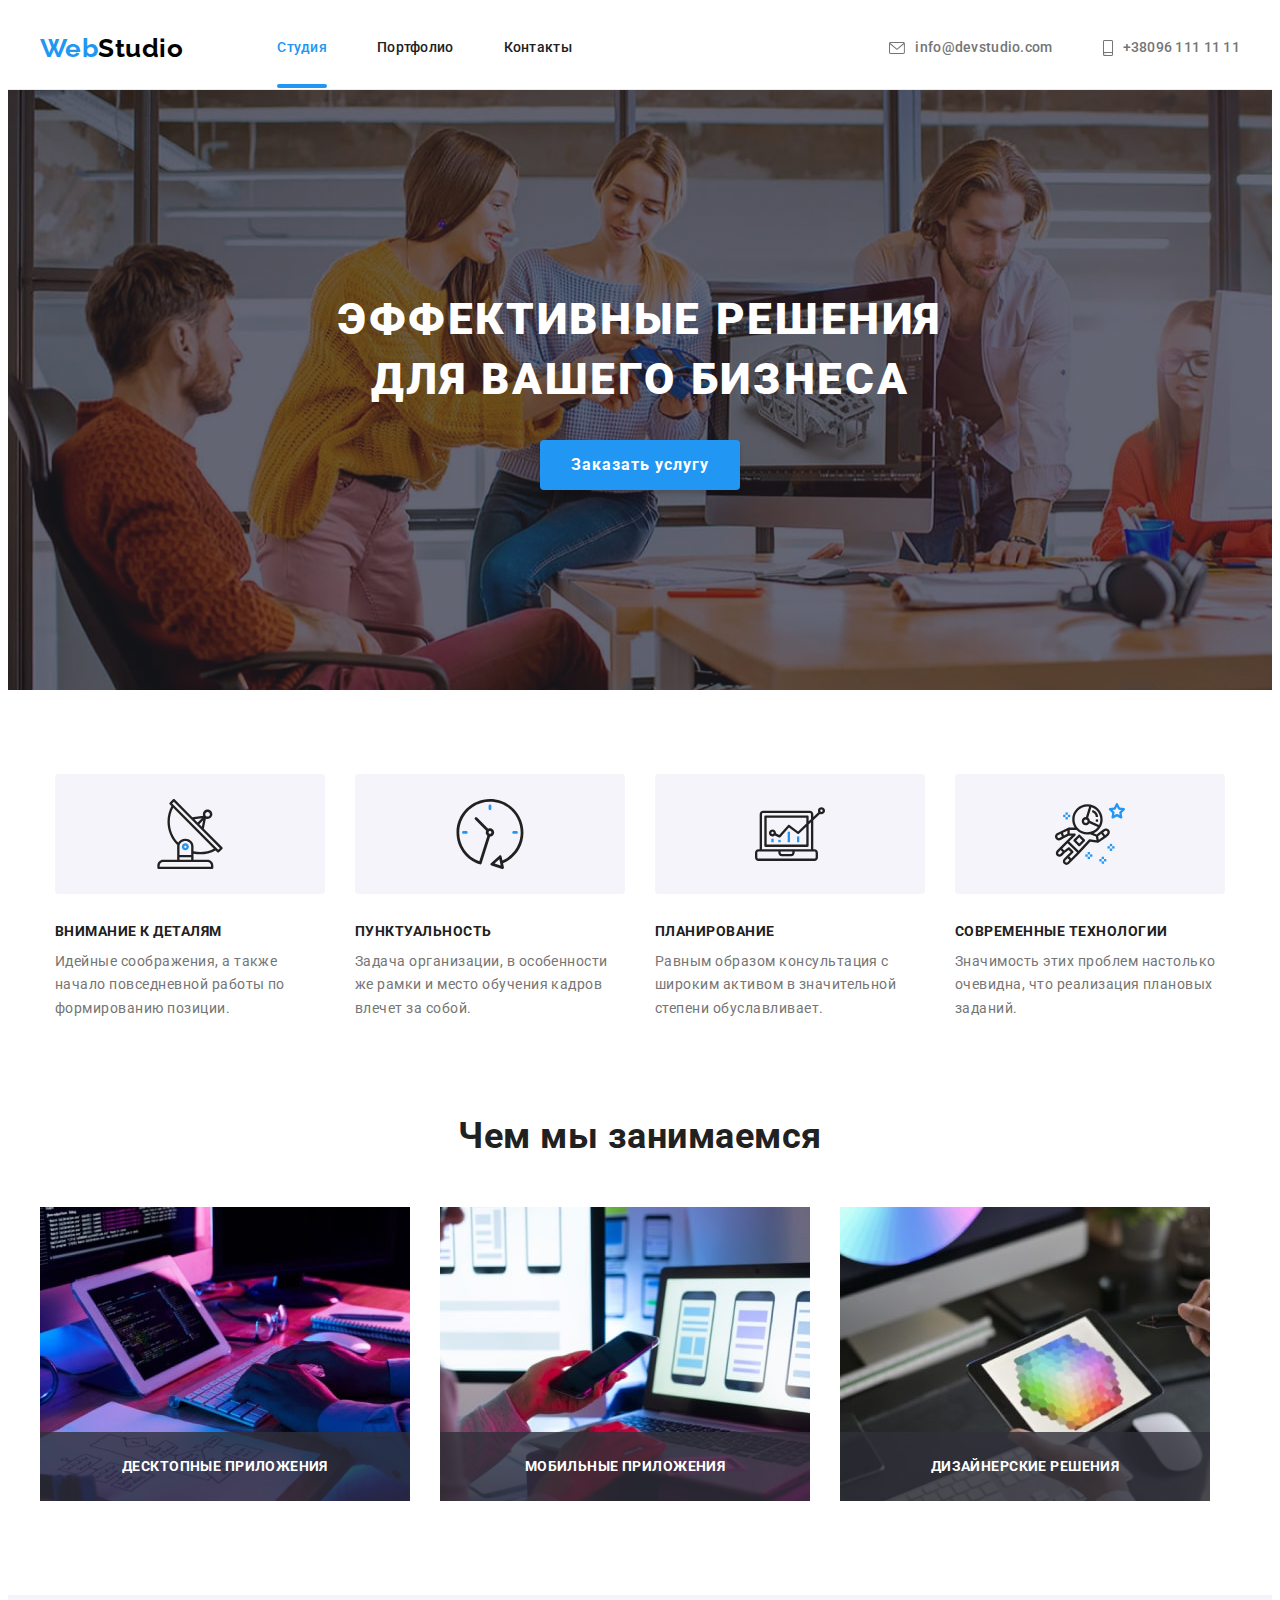
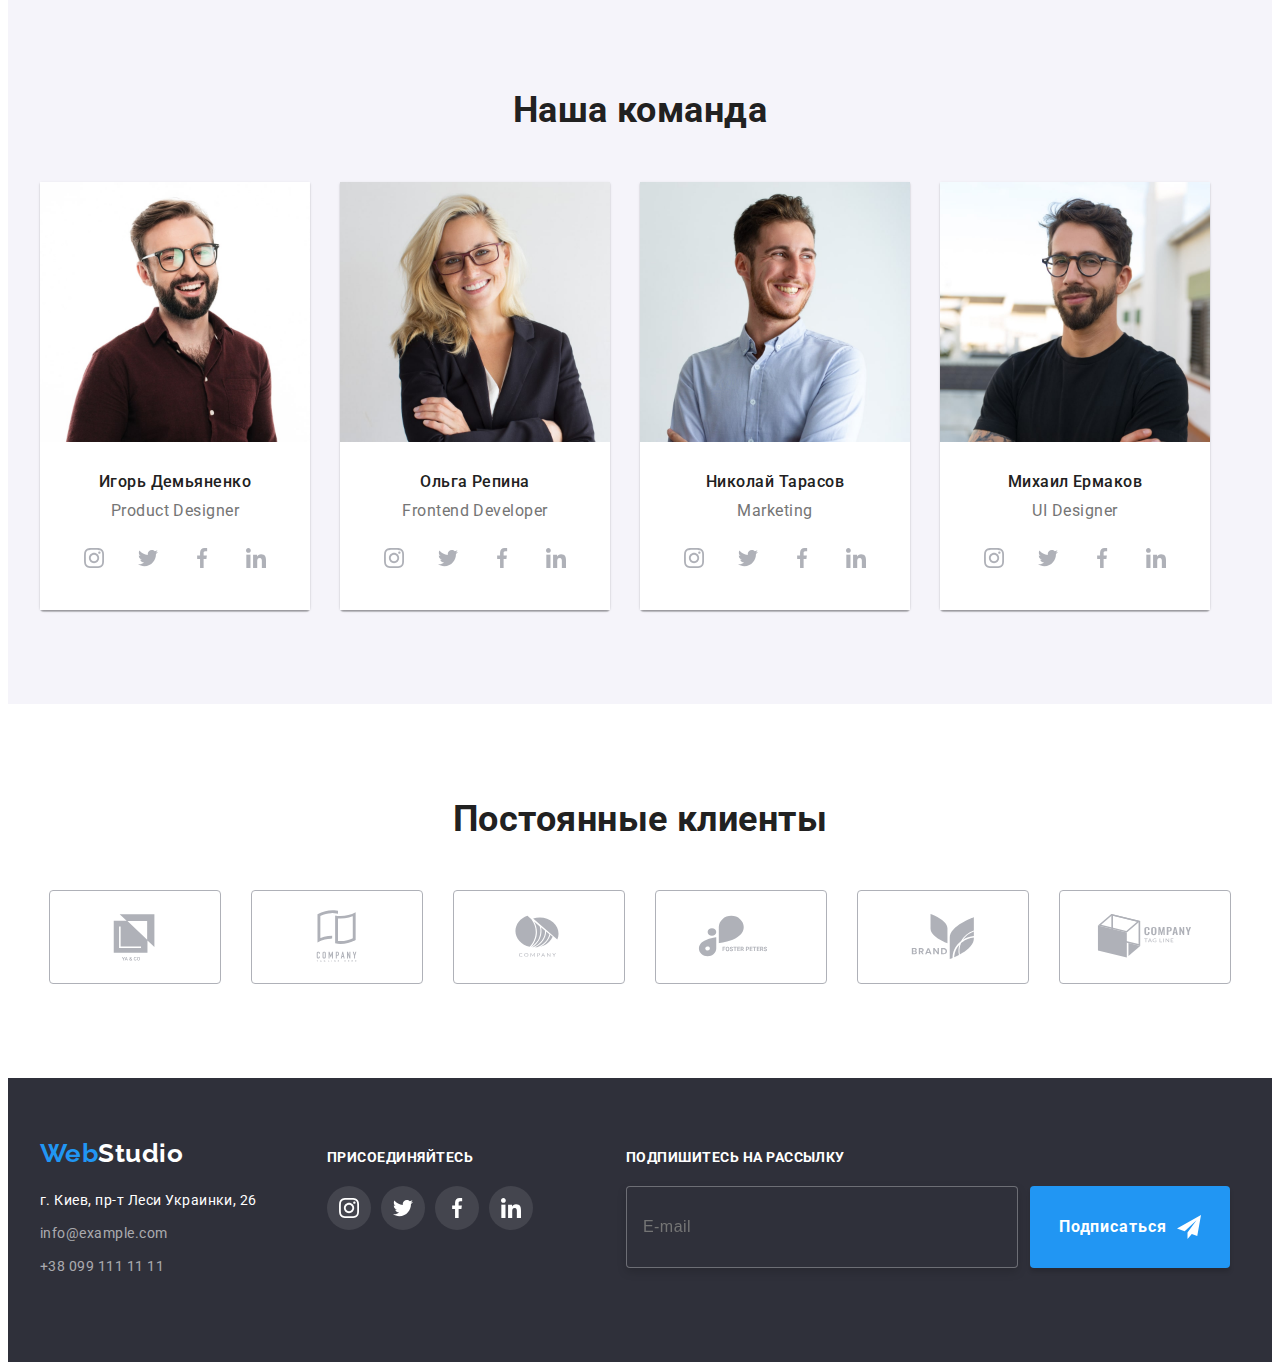
==== index.html @ b369fee4 "Встановлює шаблон чекбокса, фокус в модалці" ====
<!DOCTYPE html>
<html lang="ru">

<head>
    <meta charset="UTF-8">
    <meta http-equiv="X-UA-Compatible" content="IE=edge">
    <meta name="viewport" content="width=device-width, initial-scale=1.0">
    <link rel="preconnect" href="https://fonts.googleapis.com">
    <link rel="preconnect" href="https://fonts.gstatic.com" crossorigin>
    <link
        href="https://fonts.googleapis.com/css2?family=Raleway:wght@700&family=Roboto:wght@400;500;700;900&display=swap"
        rel="stylesheet">
    <link rel="stylesheet" href="https://cdnjs.cloudflare.com/ajax/libs/modern-normalize/1.1.0/modern-normalize.min.css"
        integrity="sha512-wpPYUAdjBVSE4KJnH1VR1HeZfpl1ub8YT/NKx4PuQ5NmX2tKuGu6U/JRp5y+Y8XG2tV+wKQpNHVUX03MfMFn9Q=="
        crossorigin="anonymous" referrerpolicy="no-referrer" />
    <link rel="stylesheet" href="./css/styles.css">
    <title>Эффективные решения для вашего бизнеса></title>
</head>

<body>
    <!-- Шапка проекта -->
    <header class="head">
        <div class="container main">
            <nav class="head-navigation main">
                <a href="" class="logo link"><span class="logo-primary-accent">Web</span>Studio</a>
                <ul class="head-list list">
                    <li class="head-content"><a class="head-item link current" href="./index.html">Студия</a></li>
                    <li class="head-content"><a class="head-item link" href="./portfolio.html">Портфолио</a></li>
                    <li class="head-content"><a class="head-item link" href="">Контакты</a></li>
                </ul>
            </nav>
            <ul class="head-btn list">
                <li class="head-btn-content">
                    <a class="btn-item link" href="mailto:">
                        <svg class="head-icon" width="16" height="12">
                            <use href="./css/icons/symbol-defs.svg#icon-envelope"></use>
                        </svg>
                        info@devstudio.com</a>
                </li>
                <li class="head-btn-content">
                    <a class="btn-item link" href="tel:+380961111111">
                        <svg class="head-icon" width="10" height="16">
                            <use href="./css/icons/symbol-defs.svg#icon-smartphone"></use>
                        </svg>
                        +38096 111 11 11</a>
                </li>
            </ul>
        </div>
    </header>

    <main>
        <!-- Герой -->
        <section class="hero">
            <h1 class="hero-title">Эффективные решения<br>для вашего бизнеса</h1>
            <button type="button" class="hero-btn" data-modal-open>Заказать услугу</button>
        </section>

        <!-- Преимущества компании -->
        <section class="properties">
            <div class="container">
                <h2 class="hidden">Преимущества компании</h2>
                <ul class="properties-list list">
                    <li class="properties-item">
                        <a href="" class="properties-link">
                            <svg class="properties-icon" width="70" height="70">
                                <use href="./css/icons/symbol-defs.svg#icon-antenna"></use>
                            </svg></a>
                        <h3 class="properties-title">Внимание к деталям</h3>
                        <p class="properties-text">Идейные соображения, а также начало повседневной работы по
                            формированию позиции.</p>
                    </li>
                    <li class="properties-item">
                        <a href="" class="properties-link">
                            <svg class="properties-icon" width="70" height="70">
                                <use href="./css/icons/symbol-defs.svg#icon-clock"></use>
                            </svg></a>
                        <h3 class="properties-title">Пунктуальность</h3>
                        <p class="properties-text">Задача организации, в особенности же рамки и место обучения кадров
                            влечет за собой.</p>
                    </li>
                    <li class="properties-item">
                        <a href="" class="properties-link">
                            <svg class="properties-icon" width="70" height="70">
                                <use href="./css/icons/symbol-defs.svg#icon-diagram"></use>
                            </svg></a>
                        <h3 class="properties-title">Планирование</h3>
                        <p class="properties-text">Равным образом консультация с широким активом в значительной степени
                            обуславливает.</p>
                    </li>
                    <li class="properties-item">
                        <a href="" class="properties-link">
                            <svg class="properties-icon" width="70" height="70">
                                <use href="./css/icons/symbol-defs.svg#icon-astronaut"></use>
                            </svg></a>
                        <h3 class="properties-title">Современные технологии</h3>
                        <p class="properties-text">Значимость этих проблем настолько очевидна, что реализация плановых
                            заданий.</p>
                    </li>
                </ul>
            </div>
        </section>

        <!-- Чем мы занимаемся -->
        <section class="work">
            <div class="container">
                <h2 class="work-title">Чем мы занимаемся</h2>
                <ul class="work-list list">
                    <li class="work-item">
                        <div class="work-item-top">
                            <img src="./images/box-1-min.jpg" alt="Печатает на клавиатуре" width="370" height="294">
                            <p class="work-item-text">Десктопные приложения</p>
                        </div>
                    </li>
                    <li class="work-item">
                        <div class="work-item-top">
                            <img src="./images/box-2-min.jpg" alt="Работает в телефоне" width="370" height="294">
                            <p class="work-item-text">Мобильные приложения</p>
                        </div>
                    </li>
                    <li class="work-item">
                        <div class="work-item-top">
                            <img src="./images/box-3-min.jpg" alt="Работает с планшетом" width="370" height="294">
                            <p class="work-item-text">Дизайнерские решения</p>
                        </div>
                    </li>
                </ul>
            </div>
        </section>

        <!-- Наша команда -->
        <section class="team">
            <div class="container">
                <h2 class="team-title">Наша команда</h2>
                <ul class="team-list list">
                    <li class="team-item">
                        <img src="./images/img-1-Demyanenko-min.jpg" alt="Портрет Игоря Демьяненка" width="270"
                            height="260">
                        <div class="team-content">
                            <h3 class="team-name">Игорь Демьяненко</h3>
                            <p lang="en" class="team-text">Product Designer</p>
                            <ul class="team-contakt-list list">
                                <li class="team-contakt-item">
                                    <a href="" class="team-contakt-link">
                                        <svg class="team-contakt-icon" width="20" height="20">
                                            <use href="./css/icons/symbol-defs.svg#icon-instagram"></use>
                                        </svg></a>
                                </li>
                                <li class="team-contakt-item">
                                    <a href="" class="team-contakt-link">
                                        <svg class="team-contakt-icon" width="20" height="20">
                                            <use href="./css/icons/symbol-defs.svg#icon-twitter"></use>
                                        </svg></a>
                                </li>
                                <li class="team-contakt-item">
                                    <a href="" class="team-contakt-link">
                                        <svg class="team-contakt-icon" width="20" height="20">
                                            <use href="./css/icons/symbol-defs.svg#icon-facebook"></use>
                                        </svg></a>
                                </li>
                                <li class="team-contakt-item">
                                    <a href="" class="team-contakt-link">
                                        <svg class="team-contakt-icon" width="20" height="20">
                                            <use href="./css/icons/symbol-defs.svg#icon-linkedin"></use>
                                        </svg></a>
                                </li>
                            </ul>
                        </div>
                    <li class="team-item">
                        <img src="./images/img-2-Repina-min.jpg" alt="Портрет Ольги Репиной" width="270" height="260">
                        <div class="team-content">
                            <h3 class="team-name">Ольга Репина</h3>
                            <p lang="en" class="team-text">Frontend Developer</p>
                            <ul class="team-contakt-list list">
                                <li class="team-contakt-item">
                                    <a href="" class="team-contakt-link">
                                        <svg class="team-contakt-icon" width="20" height="20">
                                            <use href="./css/icons/symbol-defs.svg#icon-instagram"></use>
                                        </svg></a>
                                </li>
                                <li class="team-contakt-item">
                                    <a href="" class="team-contakt-link">
                                        <svg class="team-contakt-icon" width="20" height="20">
                                            <use href="./css/icons/symbol-defs.svg#icon-twitter"></use>
                                        </svg></a>
                                </li>
                                <li class="team-contakt-item">
                                    <a href="" class="team-contakt-link">
                                        <svg class="team-contakt-icon" width="20" height="20">
                                            <use href="./css/icons/symbol-defs.svg#icon-facebook"></use>
                                        </svg></a>
                                </li>
                                <li class="team-contakt-item">
                                    <a href="" class="team-contakt-link">
                                        <svg class="team-contakt-icon" width="20" height="20">
                                            <use href="./css/icons/symbol-defs.svg#icon-linkedin"></use>
                                        </svg></a>
                                </li>
                            </ul>
                        </div>
                    </li>
                    <li class="team-item">
                        <img src="./images/img-3-Tarasov-min.jpg" alt="Портрет Николая Тарасова" width="270"
                            height="260">
                        <div class="team-content">
                            <h3 class="team-name">Николай Тарасов</h3>
                            <p lang="en" class="team-text">Marketing</p>
                            <ul class="team-contakt-list list">
                                <li class="team-contakt-item">
                                    <a href="" class="team-contakt-link">
                                        <svg class="team-contakt-icon" width="20" height="20">
                                            <use href="./css/icons/symbol-defs.svg#icon-instagram"></use>
                                        </svg></a>
                                </li>
                                <li class="team-contakt-item">
                                    <a href="" class="team-contakt-link">
                                        <svg class="team-contakt-icon" width="20" height="20">
                                            <use href="./css/icons/symbol-defs.svg#icon-twitter"></use>
                                        </svg></a>
                                </li>
                                <li class="team-contakt-item">
                                    <a href="" class="team-contakt-link">
                                        <svg class="team-contakt-icon" width="20" height="20">
                                            <use href="./css/icons/symbol-defs.svg#icon-facebook"></use>
                                        </svg></a>
                                </li>
                                <li class="team-contakt-item">
                                    <a href="" class="team-contakt-link">
                                        <svg class="team-contakt-icon" width="20" height="20">
                                            <use href="./css/icons/symbol-defs.svg#icon-linkedin"></use>
                                        </svg></a>
                                </li>
                            </ul>
                        </div>
                    </li>
                    <li class="team-item">
                        <img src="./images/img-4-Ermakov-min.jpg" alt="Портрет Михаила Ермакова" width="270"
                            height="260">
                        <div class="team-content">
                            <h3 class="team-name">Михаил Ермаков</h3>
                            <p lang="en" class="team-text">UI Designer</p>
                            <ul class="team-contakt-list list">
                                <li class="team-contakt-item">
                                    <a href="" class="team-contakt-link">
                                        <svg class="team-contakt-icon" width="20" height="20">
                                            <use href="./css/icons/symbol-defs.svg#icon-instagram"></use>
                                        </svg></a>
                                </li>
                                <li class="team-contakt-item">
                                    <a href="" class="team-contakt-link">
                                        <svg class="team-contakt-icon" width="20" height="20">
                                            <use href="./css/icons/symbol-defs.svg#icon-twitter"></use>
                                        </svg></a>
                                </li>
                                <li class="team-contakt-item">
                                    <a href="" class="team-contakt-link">
                                        <svg class="team-contakt-icon" width="20" height="20">
                                            <use href="./css/icons/symbol-defs.svg#icon-facebook"></use>
                                        </svg></a>
                                </li>
                                <li class="team-contakt-item">
                                    <a href="" class="team-contakt-link">
                                        <svg class="team-contakt-icon" width="20" height="20">
                                            <use href="./css/icons/symbol-defs.svg#icon-linkedin"></use>
                                        </svg></a>
                                </li>
                            </ul>
                        </div>
                    </li>
                </ul>
            </div>
        </section>
        <!-- Постоянные клиенты -->
        <section class="clients">
            <div class="container">
                <h2 class="clients-title">Постоянные клиенты</h2>
                <ul class="clients-list list">
                    <li class="clients-item">
                        <a href="" class="clients-link">
                            <svg class="clients-icon" width="106" height="60">
                                <use href="./css/icons/symbol-defs.svg#icon-Logo1"></use>
                            </svg></a>
                    </li>
                    <li class="clients-item">
                        <a href="" class="clients-link">
                            <svg class="clients-icon" width="106" height="60">
                                <use href="./css/icons/symbol-defs.svg#icon-Logo2"></use>
                            </svg></a>
                    </li>
                    <li class="clients-item">
                        <a href="" class="clients-link">
                            <svg class="clients-icon" width="106" height="60">
                                <use href="./css/icons/symbol-defs.svg#icon-Logo3"></use>
                            </svg></a>
                    </li>
                    <li class="clients-item">
                        <a href="" class="clients-link">
                            <svg class="clients-icon" width="106" height="60">
                                <use href="./css/icons/symbol-defs.svg#icon-Logo4"></use>
                            </svg></a>
                    </li>
                    <li class="clients-item">
                        <a href="" class="clients-link">
                            <svg class="clients-icon" width="106" height="60">
                                <use href="./css/icons/symbol-defs.svg#icon-Logo5"></use>
                            </svg></a>
                    </li>
                    <li class="clients-item">
                        <a href="" class="clients-link">
                            <svg class="clients-icon" width="106" height="60">
                                <use href="./css/icons/symbol-defs.svg#icon-Logo6"></use>
                            </svg></a>
                    </li>
                </ul>
            </div>
        </section>
    </main>

    <!-- Футер -->
    <footer class="footer">
        <div class="footer-content container">
            <div class="footer-address">
                <a class="logo-secondary link" href=""><span class="logo-secondary-accent">Web</span>Studio</a>
                <address>
                    <ul class="footer-list list">
                        <li class="footer-item">
                            <a class="footer-item-address link" href="https://goo.gl/maps/cTXmJnBmYdjru8LE6"
                                target="_blank" rel="noopener noreferrer nofollow">г. Киев, пр-т Леси Украинки, 26</a>
                        </li>
                        <li class="footer-item">
                            <a class="footer-item-mail link" href="mailto:info@example.com">info@example.com</a>
                        </li>
                        <li class="footer-item"><a class="footer-item-tel link" href="tel:+380991111111">+38 099 111 11
                                11</a></li>
                    </ul>
                </address>
            </div>
            <div class="footer-connection">
                <p class="footer-connection-title">присоединяйтесь</p>
                <ul class="connection-list list">
                    <li class="connection-item">
                        <a href="" class="connection-link">
                            <svg class="connection-icon" width="20" height="20">
                                <use href="./css/icons/symbol-defs.svg#icon-instagram"></use>
                            </svg></a>
                    </li>
                    <li class="connection-item">
                        <a href="" class="connection-link">
                            <svg class="connection-icon" width="20" height="20">
                                <use href="./css/icons/symbol-defs.svg#icon-twitter"></use>
                            </svg></a>
                    </li>
                    <li class="connection-item">
                        <a href="" class="connection-link">
                            <svg class="connection-icon" width="20" height="20">
                                <use href="./css/icons/symbol-defs.svg#icon-facebook"></use>
                            </svg></a>
                    </li>
                    <li class="connection-item">
                        <a href="" class="connection-link">
                            <svg class="connection-icon" width="20" height="20">
                                <use href="./css/icons/symbol-defs.svg#icon-linkedin"></use>
                            </svg></a>
                    </li>
                </ul>
            </div>
            <div class="footer-mailing">
                <form>
                    <p class="footer-mailing-title">Подпишитесь на рассылку</p>
                    <div class="footer-mailing-actions">
                        <input type="email" id="email" name="email" class="form-input" placeholder="E-mail">
                        <button type="submit" class="footer-mailing-button"><span class="button-name">Подписаться</span>
                            <svg class="footer-mailing-icon" width="24" height="24">
                                <use href="./css/icons/symbol-defs.svg#icon-icon-send"></use>
                            </svg>
                        </button>
                    </div>
                </form>
            </div>
        </div>
    </footer>
    <div class="backdrop is-hidden" data-modal>
        <div class="modal">
            <button class="modal-close-btn" type="button" data-modal-close>
                <svg class="modal-close-btn-icon" width="11" height="11">
                    <use href="./css/icons/symbol-defs.svg#icon-close-black"></use>
                </svg>
            </button>
            <p class="modal-tittle">Оставьте свои данные, мы вам перезвоним</p>
            <label for="username" class="modal-label">Имя</label>
            <div class="modal-input-content">
            <input type="text" name="username" id="username" class="modal-input" minlength="2" required autofocus>
            <svg class="modal-icon" width="18" height="18">
                <use href="./css/icons/symbol-defs.svg#icon-person-black"></use>
            </svg>
            </div>
            <label for="tel" class="modal-label">Телефон</label>
            <div class="modal-input-content">
            <input type="tel" name="telephone" id="tel" class="modal-input" required>
            <svg class="modal-icon" width="18" height="18">
                 <use href="./css/icons/symbol-defs.svg#icon-phone-black"></use>
            </svg>
            </div>
            <label for="email" class="modal-label">Почта</label>
            <div class="modal-input-content">
            <input type="email" name="email" id="email" class="modal-input" required>
            <svg class="modal-icon" width="18" height="18">
                 <use href="./css/icons/symbol-defs.svg#icon-email-black"></use>
            </svg>
            </div>
            <label for="text-area" class="modal-text-area-label">Комментарий</label>
            <textarea name="text-area" id="text-area" class="modal-text-area" placeholder="Введите текст"></textarea>
            <div class="check-content">
            <input type="checkbox" class="input-check" id="input-check" name="policy" value="policy">
            <label for="input-check" class="check-text">Соглашаюсь с рассылкой и принимаю <a href="">Условия договора</a></label>
            </div>
            <button type="submit" class="modal-button"><span class="modal-button-name">Отправить</span>
            </button>
        </div>
    </div>
    <script src="./js/modal.js"></script>
</body>

</html>
---- css/styles.css ----
:root {
    --head-background-color: #FFFFFF;
    --main-bcg-color: #FFFFFF;
    --team-background-color: #F5F4FA;
    --hero-background-color: #2F303A;
    --footer-background-color: #2F303A;
    --accent-color: #2196F3;
    --logo-primary-color: #000;
    --logo-secondary-color: #FFFFFF;
    --header-nav-text-color: #212121;
    --header-btn-text-color: #757575;
    --hero-text-color: #FFFFFF;
    --hero-btn-text-color: #FFFFFF;
    --prorerties-background-color: #F5F4FA;
    --properties-title-color: #212121;
    --properties-text-color: #757575;
    --work-title-color: #212121;
    --team-top-text-color: #212121;
    --team-bottom-text-color: #757575;
    --team-background-color: #F5F4FA;
    --team-card-background-color: #FFFFFF;
    --clients-title-color: #212121;
    --footer-main-text-color: #FFFFFF;
    --footer-secondary-text-color: rgba(255, 255, 255, 0.6);
    --portfolio-bcg-color: #FFFFFF;
    --portfolio-title-text-color: #212121;
    --portfolio-btn-text-color: #212121;
    --portfolio-btn-bcg-color: #F5F4FA;
    --portfolio-main-text-color: #757575;
    --modal-main-text-color: #212121;
    --modal-secondary-text-color: #757575;
}

body {
    font-family: 'Roboto', 'Tahoma', sans-serif;
    letter-spacing: 0.03em;

    color: var(--properties-text-color);
}

/* шапка */

.link {
    text-decoration: none;
}

.list {
    list-style: none;
    margin: 0;
    padding: 0;
}

img {
    display: block;
}

.container {
    width: 1200px;
    margin-left: auto;
    margin-right: auto;
    padding-left: 15px;
    padding-right: 15px;
}

.head .main {
    display: flex;
    align-items: center;
}

.head-list,
.head-btn {
    display: flex;
}

.head-btn {
    margin-left: auto;
}

.logo,
.logo-secondary {
    font-family: 'Raleway', sans-serif;
    font-weight: 700;
    font-size: 26px;
    line-height: 1.19;

    color: var(--logo-primary-color);
}

.logo {
    display: block;
    margin-right: 94px;
    padding-top: 25px;
    padding-bottom: 25px;
    transition: color 250ms cubic-bezier(0.4, 0, 0.2, 1);
    -webkit-transition: color 250ms cubic-bezier(0.4, 0, 0.2, 1);
    -moz-transition: color 250ms cubic-bezier(0.4, 0, 0.2, 1);
    -ms-transition: color 250ms cubic-bezier(0.4, 0, 0.2, 1);
    -o-transition: color 250ms cubic-bezier(0.4, 0, 0.2, 1);
}

.logo:hover,
.logo:focus {
    color: var(--accent-color);
}

.logo-primary-accent {
    color: var(--accent-color);
    transition: color 250ms cubic-bezier(0.4, 0, 0.2, 1);
}

.logo-primary-accent:hover,
.logo-primary-accent:focus {
    color: var(--logo-color);
}

.logo:hover .logo-primary-accent,
.logo:focus .logo-primary-accent {
    color: var(--logo-primary-color);
}

.head {
    background-color: var(--head-background-color);
    border-bottom: 1px solid #ECECEC;
}

.head-item {
    color: var(--header-nav-text-color);
    transition: color 250ms cubic-bezier(0.4, 0, 0.2, 1);
    -webkit-transition: color 250ms cubic-bezier(0.4, 0, 0.2, 1);
    -moz-transition: color 250ms cubic-bezier(0.4, 0, 0.2, 1);
    -ms-transition: color 250ms cubic-bezier(0.4, 0, 0.2, 1);
    -o-transition: color 250ms cubic-bezier(0.4, 0, 0.2, 1);
}

.head-item.current {
    position: relative;
    display: block;
}

.head-item.current::after {
    content: '';
    position: absolute;
    left: 0;
    bottom: 0;
    width: 100%;
    height: 4px;
    border-radius: 2px;
    background-color: var(--accent-color);
}

.head-content:not(:last-child) {
    margin-right: 50px;
}

.head-btn-content:not(:last-child) {
    margin-right: 50px;
}

.head-item,
.btn-item {
    font-weight: 500;
    font-size: 14px;
    line-height: 1.14;
    letter-spacing: 0.02em;

    display: block;
    padding-top: 32px;
    padding-bottom: 32px;
}

.btn-item {
    display: flex;
    justify-content: center;
    align-items: center;
    transition: color 250ms cubic-bezier(0.4, 0, 0.2, 1);
    -webkit-transition: color 250ms cubic-bezier(0.4, 0, 0.2, 1);
    -moz-transition: color 250ms cubic-bezier(0.4, 0, 0.2, 1);
    -ms-transition: color 250ms cubic-bezier(0.4, 0, 0.2, 1);
    -o-transition: color 250ms cubic-bezier(0.4, 0, 0.2, 1);

    color: var(--header-btn-text-color);
}

.head-icon {
    margin-right: 10px;
    fill: var(--header-btn-text-color);
    transition: fill 250ms cubic-bezier(0.4, 0, 0.2, 1);
    -webkit-transition: fill 250ms cubic-bezier(0.4, 0, 0.2, 1);
    -moz-transition: fill 250ms cubic-bezier(0.4, 0, 0.2, 1);
    -ms-transition: fill 250ms cubic-bezier(0.4, 0, 0.2, 1);
    -o-transition: fill 250ms cubic-bezier(0.4, 0, 0.2, 1);
}

.head-item:hover,
.head-item:focus,
.head-item.current,
.btn-item:hover,
.btn-item:focus {
    color: var(--accent-color);
}

.btn-item:hover .head-icon,
.btn-item:focus .head-icon {
    fill: var(--accent-color);
}

/* герой */

.hero {
    background-color: var(--hero-background-color);
    text-align: center;
    padding-top: 200px;
    padding-bottom: 200px;

    background-image: linear-gradient(rgba(47, 48, 58, 0.4), rgba(47, 48, 58, 0.4)),
        url(../images/hero.jpg);
    background-size: 1600px;
    background-repeat: no-repeat;
}

.hero-title {
    font-weight: 900;
    font-size: 44px;
    line-height: 1.36;
    letter-spacing: 0.06em;
    text-transform: uppercase;

    color: var(--hero-text-color);

    margin-top: 0;
    margin-bottom: 30px;
}

.hero-btn {
    min-width: 200px;
    min-height: 50px;
    border-color: transparent;
    border-radius: 4px;
    box-shadow: 0px 4px 4px rgba(0, 0, 0, 0.15);
    font-family: inherit;
    font-weight: 700;
    font-size: 16px;
    line-height: 1.88;
    letter-spacing: 0.06em;
    color: var(--hero-btn-text-color);
    background-color: var(--accent-color);
    transition: color 250ms cubic-bezier(0.4, 0, 0.2, 1), background-color 250ms cubic-bezier(0.4, 0, 0.2, 1);
    -webkit-transition: color 250ms cubic-bezier(0.4, 0, 0.2, 1), background-color 250ms cubic-bezier(0.4, 0, 0.2, 1);
    -moz-transition: color 250ms cubic-bezier(0.4, 0, 0.2, 1), background-color 250ms cubic-bezier(0.4, 0, 0.2, 1);
    -ms-transition: color 250ms cubic-bezier(0.4, 0, 0.2, 1), background-color 250ms cubic-bezier(0.4, 0, 0.2, 1);
    -o-transition: color 250ms cubic-bezier(0.4, 0, 0.2, 1), background-color 250ms cubic-bezier(0.4, 0, 0.2, 1);
}

.hero-btn:hover,
.hero-btn:focus {
    color: var(--accent-color);
    background-color: #FFFFFF;
}

.hero-btn,
.examples-btn-item {
    cursor: pointer;
}

/* преимущества компании */

.hidden {
    position: absolute;
    width: 1px;
    height: 1px;
    margin: -1px;
    border: 0;
    padding: 0;
    white-space: nowrap;
    clip-path: inset(100%);
    clip: rect(0 0 0 0);
    overflow: hidden;
}

.properties {
    padding-top: 84px;
    padding-bottom: 94px;

    background-color: var(--main-bcg-color);
}

.properties-list {
    display: flex;
    justify-content: center;
}

.properties-item {
    max-width: 270px;
}

.properties-link {
    width: 270px;
    height: 120px;

    display: flex;
    justify-content: center;
    align-items: center;
    margin-bottom: 30px;
    border-radius: 4px;

    background-color: var(--prorerties-background-color);
}

.properties-link:not(:last-child) {
    margin-right: 30px;
}

.properties-item:not(:last-child) {
    margin-right: 30px;
}

.properties-title {
    font-weight: 700;
    font-size: 14px;
    line-height: 1.14;
    text-transform: uppercase;

    margin-top: 0;
    margin-bottom: 10px;

    color: var(--properties-title-color);
}

.properties-text {
    font-size: 14px;
    line-height: 1.71;

    margin-top: 0;
    margin-bottom: 0;
}

/* чем мы занимаемся */

.work-title,
.team-title {
    font-size: 36px;
    line-height: 1.17;
    text-align: center;

    color: var(--work-title-color);
}

.work-title {
    margin-top: 0;
    margin-bottom: 50px;
}

.work {
    padding-top: 0;
    padding-bottom: 94px;

    background-color: var(--main-bcg-color);
}

.work-list {
    display: flex;
}

.work-item {
    width: 370px;
    height: 294px;
    margin-right: 30px;
}

.work-item-top {
    position: relative;
}

.work-item-text {
    position: absolute;
    left: 0;
    bottom: 0;

    display: block;
    width: 100%;
    padding-top: 27px;
    padding-bottom: 27px;
    margin: 0;

    font-weight: 700;
    font-size: 14px;
    line-height: 1.14;
    text-align: center;
    letter-spacing: 0.03em;
    text-transform: uppercase;
    color: #FFFFFF;
    background-color: rgba(47, 48, 58, 0.8);
}

/* наша команда */

.team {
    background-color: var(--team-background-color);
    padding-top: 94px;
    padding-bottom: 94px;
}

.team-list {
    display: flex;
}

.team-item {
    box-shadow: 0px 1px 3px rgba(0, 0, 0, 0.12),
        0px 1px 1px rgba(0, 0, 0, 0.14),
        0px 2px 1px rgba(0, 0, 0, 0.2);
    border-radius: 0px 0px 4px 4px;
}

.team-item:not(:last-child) {
    margin-right: 30px;
}

.team-name,
.team-text {
    font-size: 16px;
    line-height: 1.19;
    text-align: center;
}

.team-title {
    margin-top: 0;
    margin-bottom: 50px;
}

.team-content {
    padding-top: 30px;
    padding-bottom: 30px;
    background-color: var(--team-card-background-color);
}

.team-name {
    font-weight: 500;

    color: var(--team-top-text-color);

    margin-top: 0;
    margin-bottom: 10px;
}

.team-text {
    color: var(--team-bottom-text-color);

    margin-top: 0;
    margin-bottom: 16px;
}

.team-contakt-list {
    display: flex;
    justify-content: center;
}

.team-contakt-link {
    width: 44px;
    height: 44px;
    border-radius: 50%;
    display: flex;
    justify-content: center;
    align-items: center;
    background-color: transparent;
    transition: background-color 250ms cubic-bezier(0.4, 0, 0.2, 1);
    -webkit-transition: background-color 250ms cubic-bezier(0.4, 0, 0.2, 1);
    -moz-transition: background-color 250ms cubic-bezier(0.4, 0, 0.2, 1);
    -ms-transition: background-color 250ms cubic-bezier(0.4, 0, 0.2, 1);
    -o-transition: background-color 250ms cubic-bezier(0.4, 0, 0.2, 1);
}

.team-contakt-link:hover,
.team-contakt-link:focus {
    background-color: var(--accent-color);
}

.team-contakt-icon {
    fill: #AFB1B8;
    transition: fill 250ms cubic-bezier(0.4, 0, 0.2, 1);
}

.team-contakt-link:hover .team-contakt-icon,
.team-contakt-link:focus .team-contakt-icon {
    fill: #FFFFFF;
}

.team-contakt-item:not(:last-child) {
    margin-right: 10px;
}

/* Клиенты */

.clients {
    padding-top: 94px;
    padding-bottom: 94px;
    text-align: center;
}

.clients-title {
    margin-top: 0;
    margin-bottom: 50px;
    font-size: 36px;
    line-height: 1.17;

    color: var(--clients-title-color);
}

.clients-list {
    display: flex;
    justify-content: center;
    align-items: center;
}

.clients-link {
    width: 170px;
    height: 92px;
    background-color: transparent;
    display: flex;
    justify-content: center;
    align-items: center;
}

.clients-item:not(:last-child) {
    margin-right: 30px;
}

.clients-item {
    border: 1px solid #AFB1B8;
    border-radius: 4px;
    transition: border-color 250ms cubic-bezier(0.4, 0, 0.2, 1);
}

.clients-item:hover {
    border-color: var(--accent-color);
}

.clients-icon {
    fill: #AFB1B8;
    transition: fill 250ms cubic-bezier(0.4, 0, 0.2, 1);
    -webkit-transition: fill 250ms cubic-bezier(0.4, 0, 0.2, 1);
    -moz-transition: fill 250ms cubic-bezier(0.4, 0, 0.2, 1);
    -ms-transition: fill 250ms cubic-bezier(0.4, 0, 0.2, 1);
    -o-transition: fill 250ms cubic-bezier(0.4, 0, 0.2, 1);
}

.clients-item:hover .clients-icon {
    fill: var(--accent-color);
}

.clients-link:focus .clients-icon {
    fill: var(--accent-color);
}

/* футер */

.footer {
    background-color: var(--footer-background-color);
}

.footer-content {
    display: flex;
}

.footer-address {
    padding-top: 60px;
    padding-bottom: 60px;
    margin-right: 70px;
}

.footer-connection {
    padding-top: 72px;
    padding-bottom: 100px;
    margin-right: 93px;
}

.footer-connection-title {
    margin-top: 0px;
    margin-bottom: 20px;
    font-weight: 700;
    font-size: 14px;
    line-height: 1.14;
    text-transform: uppercase;

    color: var(--footer-main-text-color);
}

.connection-list {
    display: flex;
    justify-content: center;
}

.connection-link {
    width: 44px;
    height: 44px;
    display: flex;
    justify-content: center;
    align-items: center;
    border-radius: 50%;
    background-color: rgba(255, 255, 255, 0.1);
    transition: background-color 250ms cubic-bezier(0.4, 0, 0.2, 1);
    -webkit-transition: background-color 250ms cubic-bezier(0.4, 0, 0.2, 1);
    -moz-transition: background-color 250ms cubic-bezier(0.4, 0, 0.2, 1);
    -ms-transition: background-color 250ms cubic-bezier(0.4, 0, 0.2, 1);
    -o-transition: background-color 250ms cubic-bezier(0.4, 0, 0.2, 1);
}

.connection-link:hover,
.connection-link:focus {
    background-color: var(--accent-color);
}

.connection-item:not(:last-child) {
    margin-right: 10px;
}

.connection-icon {
    fill: #FFFFFF;
}

.logo-secondary {
    min-width: 145px;
    margin-top: 0;
    margin-bottom: 20px;
    display: block;

    color: var(--logo-secondary-color);
    transition: color 250ms cubic-bezier(0.4, 0, 0.2, 1);
}

.logo-secondary:hover,
.logo-secondary:focus {
    color: var(--accent-color);
}

.logo-secondary-accent {
    color: var(--accent-color);
    transition: color 250ms cubic-bezier(0.4, 0, 0.2, 1);
}

.logo-secondary:hover .logo-secondary-accent,
.logo-secondary:focus .logo-secondary-accent {
    color: var(--logo-secondary-color);
}

.footer-item-tel,
.footer-item-mail,
.footer-item-address {
    font-size: 14px;
    line-height: 1.71;
    transition: color 250ms cubic-bezier(0.4, 0, 0.2, 1);
}

.footer-item-tel,
.footer-item-mail {
    color: var(--footer-secondary-text-color);
}

.footer-item-address {
    color: var(--footer-main-text-color);
    min-width: 231px;
}

.footer-item:not(:last-child) {
    margin-top: 0;
    margin-bottom: 9px;
}

.footer-item-address:hover,
.footer-item-address:focus,
.footer-item-mail:hover,
.footer-item-mail:focus,
.footer-item-tel:hover,
.footer-item-tel:focus {
    color: var(--accent-color);
}

address {
    font-style: normal;
}

.footer-mailing {
    margin-right: auto;
    padding-top: 72px;
    padding-bottom: 94px;
}

.footer-mailing-title {
    margin: 0;
    margin-bottom: 20px;
    font-weight: 700;
    font-size: 14px;
    line-height: 1.14;
    text-transform: uppercase;

    color: var(--footer-main-text-color);
}

.footer-mailing-actions {
    display: flex;
}

.footer-mailing-actions > .form-input {
    width: 358px;
    height: 50px;
    margin-right: 12px;
    padding: 15px 16px;

    font-size: 16px;
    line-height: 12.5;
   
    display: flex;
    align-items: center;
    letter-spacing: 0.03em;

    border: 1px solid rgba(255, 255, 255, 0.3);
    filter: drop-shadow(0px 4px 4px rgba(0, 0, 0, 0.15));
    border-radius: 4px;
    outline: none;
    color: var(--footer-main-text-color);
    background-color: var(--footer-background-color);
}

.footer-mailing-button {
    display: flex;
    justify-content: center;
    align-items: center;
    min-width: 200px;
    min-height: 50px;
    padding: 0;
    font-family: inherit;
    font-weight: 700;
    font-size: 16px;
    line-height: 1.9;
    letter-spacing: 0.06em;
    box-shadow: 0px 4px 4px rgba(0, 0, 0, 0.15);
    border-color: transparent;
    border-radius: 4px;
    color: #FFFFFF;
    background-color: var(--accent-color);
    transition: background-color 250ms cubic-bezier(0.4, 0, 0.2, 1);
    -webkit-transition: background-color 250ms cubic-bezier(0.4, 0, 0.2, 1);
    -moz-transition: background-color 250ms cubic-bezier(0.4, 0, 0.2, 1);
    -ms-transition: background-color 250ms cubic-bezier(0.4, 0, 0.2, 1);
    -o-transition: background-color 250ms cubic-bezier(0.4, 0, 0.2, 1);
}

.footer-mailing-button:hover,
.footer-mailing-button:focus {
    background-color: #FFFFFF;
}

.button-name {
    margin-right: 10px;
    transition: color 250ms cubic-bezier(0.4, 0, 0.2, 1);
}

.footer-mailing-button:hover .button-name,
.footer-mailing-button:focus .button-name {
    color: var(--accent-color);
}

.footer-mailing-icon {
    fill: #FFFFFF;
    transition: fill 250ms cubic-bezier(0.4, 0, 0.2, 1);
    -webkit-transition: fill 250ms cubic-bezier(0.4, 0, 0.2, 1);
    -moz-transition: fill 250ms cubic-bezier(0.4, 0, 0.2, 1);
    -ms-transition: fill 250ms cubic-bezier(0.4, 0, 0.2, 1);
    -o-transition: fill 250ms cubic-bezier(0.4, 0, 0.2, 1);
}
.footer-mailing-button:hover .footer-mailing-icon,
.footer-mailing-button:focus .footer-mailing-icon {
    fill: var(--accent-color);
}

/* Страница Портфолио */

.examples {
    padding: 94px 0px;
}

.btn-list {
    margin-top: 0;
    margin-bottom: 50px;
    display: flex;
    justify-content: center;
}

.btn-content:not(:last-child) {
    margin-right: 8px;
}

.examples-btn-item {
    padding: 6px 22px;
    border-radius: 4px;
    border: 1px solid transparent;
    font-family: inherit;
    font-weight: 500;
    font-size: 16px;
    line-height: 1.62;
    text-align: center;
    color: var(--portfolio-title-text-color);
    background-color: var(--portfolio-btn-bcg-color);
    transition: color 250ms cubic-bezier(0.4, 0, 0.2, 1), background-color 250ms cubic-bezier(0.4, 0, 0.2, 1), box-shadow 250ms cubic-bezier(0.4, 0, 0.2, 1);
}

.examples-btn-item:hover,
.examples-btn-item:focus,
.examples-btn-item.current {
    color: #FFFFFF;
    background-color: var(--accent-color);
    box-shadow: 0px 3px 1px rgba(0, 0, 0, 0.1),
        0px 1px 2px rgba(0, 0, 0, 0.08),
        0px 2px 2px rgba(0, 0, 0, 0.12);
}

.examples-list.list {
    display: flex;
    flex-wrap: wrap;
}

.examples-link {
    width: 370px;
    margin-right: 30px;
    margin-bottom: 30px;
    background-color: #FFFFFF;
    transition: box-shadow 250ms cubic-bezier(0.4, 0, 0.2, 1);
    -webkit-transition: box-shadow 250ms cubic-bezier(0.4, 0, 0.2, 1);
    -moz-transition: box-shadow 250ms cubic-bezier(0.4, 0, 0.2, 1);
    -ms-transition: box-shadow 250ms cubic-bezier(0.4, 0, 0.2, 1);
    -o-transition: box-shadow 250ms cubic-bezier(0.4, 0, 0.2, 1);
}

.examples-link:hover,
.examples-link:focus {
    box-shadow: 0px 1px 1px rgba(0, 0, 0, 0.12),
        0px 4px 4px rgba(0, 0, 0, 0.06),
        1px 4px 6px rgba(0, 0, 0, 0.16);
}

.examples-link:nth-child(3n) {
    margin-right: 0;
}

.examples-link:nth-last-child(-n+3) {
    margin-bottom: 0;
}

.examples-top-box {
    position: relative;
    overflow: hidden;
}

.examples-top-text {
    position: absolute;
    top: 0;
    width: 100%;
    height: 100%;
    padding: 63px 24px;
    margin: 0;
    font-size: 18px;
    line-height: 1.56;
    background-color: rgba(33, 150, 243, 0.9);
    color: #FFFFFF;
    overflow: auto;
    transform: translateY(101%);
    transition: transform 250ms cubic-bezier(0.4, 0, 0.2, 1);
    -webkit-transition: transform 250ms cubic-bezier(0.4, 0, 0.2, 1);
    -moz-transition: transform 250ms cubic-bezier(0.4, 0, 0.2, 1);
    -ms-transition: transform 250ms cubic-bezier(0.4, 0, 0.2, 1);
    -o-transition: transform 250ms cubic-bezier(0.4, 0, 0.2, 1);
    -webkit-transform: translateY(101%);
    -moz-transform: translateY(101%);
    -ms-transform: translateY(101%);
    -o-transform: translateY(101%);
}

.examples-link:hover .examples-top-text {
    transform: translateY(0%);
}

.examples-content {
    padding: 20px 24px;
    border-left: 1px solid #EEEEEE;
    border-right: 1px solid #EEEEEE;
    border-bottom: 1px solid #EEEEEE;
}

.examples-title {
    font-size: 18px;
    line-height: 2;
    letter-spacing: 0.06em;

    color: var(--portfolio-title-text-color);

    max-width: 322px;
    margin-bottom: 4px;
    margin-top: 0;
}

.examples-text {
    font-size: 16px;
    line-height: 1.88;

    color: var(--portfolio-main-text-color);

    max-width: 322px;
    margin-bottom: 0;
    margin-top: 0;
}

.backdrop {
    position: fixed;
    width: 100vw;
    height: 100vh;
    top: 0;
    left: 0;
    background-color: rgba(0, 0, 0, 0.2);
    transition: opacity 250ms cubic-bezier(0.4, 0, 0.2, 1), visibility 250ms cubic-bezier(0.4, 0, 0.2, 1);
    -webkit-transition: opacity 250ms cubic-bezier(0.4, 0, 0.2, 1), visibility 250ms cubic-bezier(0.4, 0, 0.2, 1);
    -moz-transition: opacity 250ms cubic-bezier(0.4, 0, 0.2, 1), visibility 250ms cubic-bezier(0.4, 0, 0.2, 1);
    -ms-transition: opacity 250ms cubic-bezier(0.4, 0, 0.2, 1), visibility 250ms cubic-bezier(0.4, 0, 0.2, 1);
    -o-transition: opacity 250ms cubic-bezier(0.4, 0, 0.2, 1), visibility 250ms cubic-bezier(0.4, 0, 0.2, 1);
}

.backdrop.is-hidden {
    visibility: hidden;
    opacity: 0;
    pointer-events: none;
}

.backdrop.is-hidden .modal {
    transform: skew(10deg);
    -webkit-transform: skew(10deg) scale(0.1);
    -moz-transform: skew(10deg) scale(0.1);
    -ms-transform: skew(10deg) scale(0.1);
    -o-transform: skew(10deg) scale(0.1);
}

.modal {
    position: absolute;
    width: 528px;
    min-height: 581px;
    padding: 40px;
    background-color: #FFFFFF;
    box-shadow: 0px 1px 3px rgba(0, 0, 0, 0.12), 0px 1px 1px rgba(0, 0, 0, 0.14), 0px 2px 1px rgba(0, 0, 0, 0.2);
    border-radius: 4px;
    top: 50%;
    left: 50%;
    transform: translate(-50%, -50%) skew(180deg);
    transition: transform 250ms cubic-bezier(0.4, 0, 0.2, 1);
    -webkit-transition: transform 250ms cubic-bezier(0.4, 0, 0.2, 1);
    -moz-transition: transform 250ms cubic-bezier(0.4, 0, 0.2, 1);
    -ms-transition: transform 250ms cubic-bezier(0.4, 0, 0.2, 1);
    -o-transition: transform 250ms cubic-bezier(0.4, 0, 0.2, 1);
}

.modal-close-btn {
    position: absolute;
    display: block;
    margin: 0 auto;
    top: 8px;
    right: 8px;
    width: 30px;
    height: 30px;
    padding: 0;
    border: 1px solid rgba(0, 0, 0, 0.1);
    border-radius: 50%;
    background-color: #FFFFFF;
    transition: transform 250ms cubic-bezier(0.4, 0, 0.2, 1);
    -webkit-transition: transform 250ms cubic-bezier(0.4, 0, 0.2, 1));
    -moz-transition: transform 250ms cubic-bezier(0.4, 0, 0.2, 1));
    -ms-transition: transform 250ms cubic-bezier(0.4, 0, 0.2, 1));
    -o-transition: transform 250ms cubic-bezier(0.4, 0, 0.2, 1));
}

.modal-close-btn-icon {
     fill: #000000; 
     transition: fill 250ms cubic-bezier(0.4, 0, 0.2, 1);
    -webkit-transition: fill 250ms cubic-bezier(0.4, 0, 0.2, 1);
    -moz-transition: fill 250ms cubic-bezier(0.4, 0, 0.2, 1);
    -ms-transition: fill 250ms cubic-bezier(0.4, 0, 0.2, 1);
    -o-transition: fill 250ms cubic-bezier(0.4, 0, 0.2, 1);
}
.modal-close-btn:hover .modal-close-btn-icon,
.modal-close-btn:focus .modal-close-btn-icon{
    fill: var(--accent-color);
}

.modal-tittle {
   margin-top: 0;
   margin-bottom: 12px;
   font-weight: 700;
   font-size: 20px;
   line-height: 1.15;
   text-align: center;
   letter-spacing: 0.03em; 
   color: var(--modal-main-text-color);
}

.modal-label,
.modal-text-area-label {
    margin-bottom: 4px;
    font-size: 12px;
    line-height: 1.7;
    letter-spacing: 0.01em;
}

.modal-input {
    display: block;
    width: 100%;
    height: 40px;
    padding-left: 42px;
    border: 1px solid rgba(33, 33, 33, 0.2);
    border-radius: 4px;
    outline: none;
    color: var(--modal-main-text-color);
    transition: border-color 250ms cubic-bezier(0.4, 0, 0.2, 1);
    -webkit-transition: border-color 250ms cubic-bezier(0.4, 0, 0.2, 1);
    -moz-transition: border-color 250ms cubic-bezier(0.4, 0, 0.2, 1);
    -ms-transition: border-color 250ms cubic-bezier(0.4, 0, 0.2, 1);
    -o-transition: border-color 250ms cubic-bezier(0.4, 0, 0.2, 1);
}

.modal-input:hover,
.modal-input:focus {
    border-color: var(--accent-color);
}

.modal-input:hover + .modal-icon,
.modal-input:focus + .modal-icon {
    fill: var(--accent-color);
}

.modal-input-content {
    position: relative;
    margin-bottom: 10px;
}

.modal-icon {
    position: absolute;
    left: 12px;
    top: 50%;
    transform: translateY(-50%);
    fill: var(--modal-main-text-color);
    transition: fill 250ms cubic-bezier(0.4, 0, 0.2, 1);
}

.modal-input::placeholder {
    font-size: 12px;
    line-height: 1.7;
    letter-spacing: 0.01em;
    color: rgba(117, 117, 117, 0.5);
}

.modal-text-area {
    width: 100%;
    height: 120px;
    padding: 12px 16px;
    resize: none;
    border: 1px solid rgba(33, 33, 33, 0.2);
    border-radius: 4px;
    font-size: 12px;
    line-height: 1.7;
    letter-spacing: 0.01em;
    color: var(--modal-main-text-color);
    outline: none;
    transition: border-color 250ms cubic-bezier(0.4, 0, 0.2, 1);
    -webkit-transition: border-color 250ms cubic-bezier(0.4, 0, 0.2, 1);
    -moz-transition: border-color 250ms cubic-bezier(0.4, 0, 0.2, 1);
    -ms-transition: border-color 250ms cubic-bezier(0.4, 0, 0.2, 1);
    -o-transition: border-color 250ms cubic-bezier(0.4, 0, 0.2, 1);
}

.modal-text-area:hover,
.modal-text-area:focus {
    border-color: var(--accent-color);
}

.check-content {
    margin-bottom: 30px;
}

.check-text {
    font-size: 14px;
    line-height: 1.71;
    color: var(--modal-secondary-text-color);
}

.check-text > a {
    color: var(--accent-color);
}

.modal-button {
    display: block;
    margin: 0 auto;
    width: 200px;
    height: 50px;
    font-family: inherit;
    font-weight: 700;
    font-size: 16px;
    line-height: 1.88;
    letter-spacing: 0.06em;
    box-shadow: 0px 4px 4px rgba(0, 0, 0, 0.15);
    border-radius: 4px;
    border-color: transparent;
    background-color: var(--accent-color);
    color: #FFFFFF;
    transition: color 250ms cubic-bezier(0.4, 0, 0.2, 1), background-color 250ms cubic-bezier(0.4, 0, 0.2, 1);
    -webkit-transition: color 250ms cubic-bezier(0.4, 0, 0.2, 1), background-color 250ms cubic-bezier(0.4, 0, 0.2, 1);
    -moz-transition: color 250ms cubic-bezier(0.4, 0, 0.2, 1), background-color 250ms cubic-bezier(0.4, 0, 0.2, 1);
    -ms-transition: color 250ms cubic-bezier(0.4, 0, 0.2, 1), background-color 250ms cubic-bezier(0.4, 0, 0.2, 1);
    -o-transition: color 250ms cubic-bezier(0.4, 0, 0.2, 1), background-color 250ms cubic-bezier(0.4, 0, 0.2, 1);
}

.modal-button:hover,
.modal-button:focus {
    background-color: #ECECEC;
    color: var(--accent-color);
}
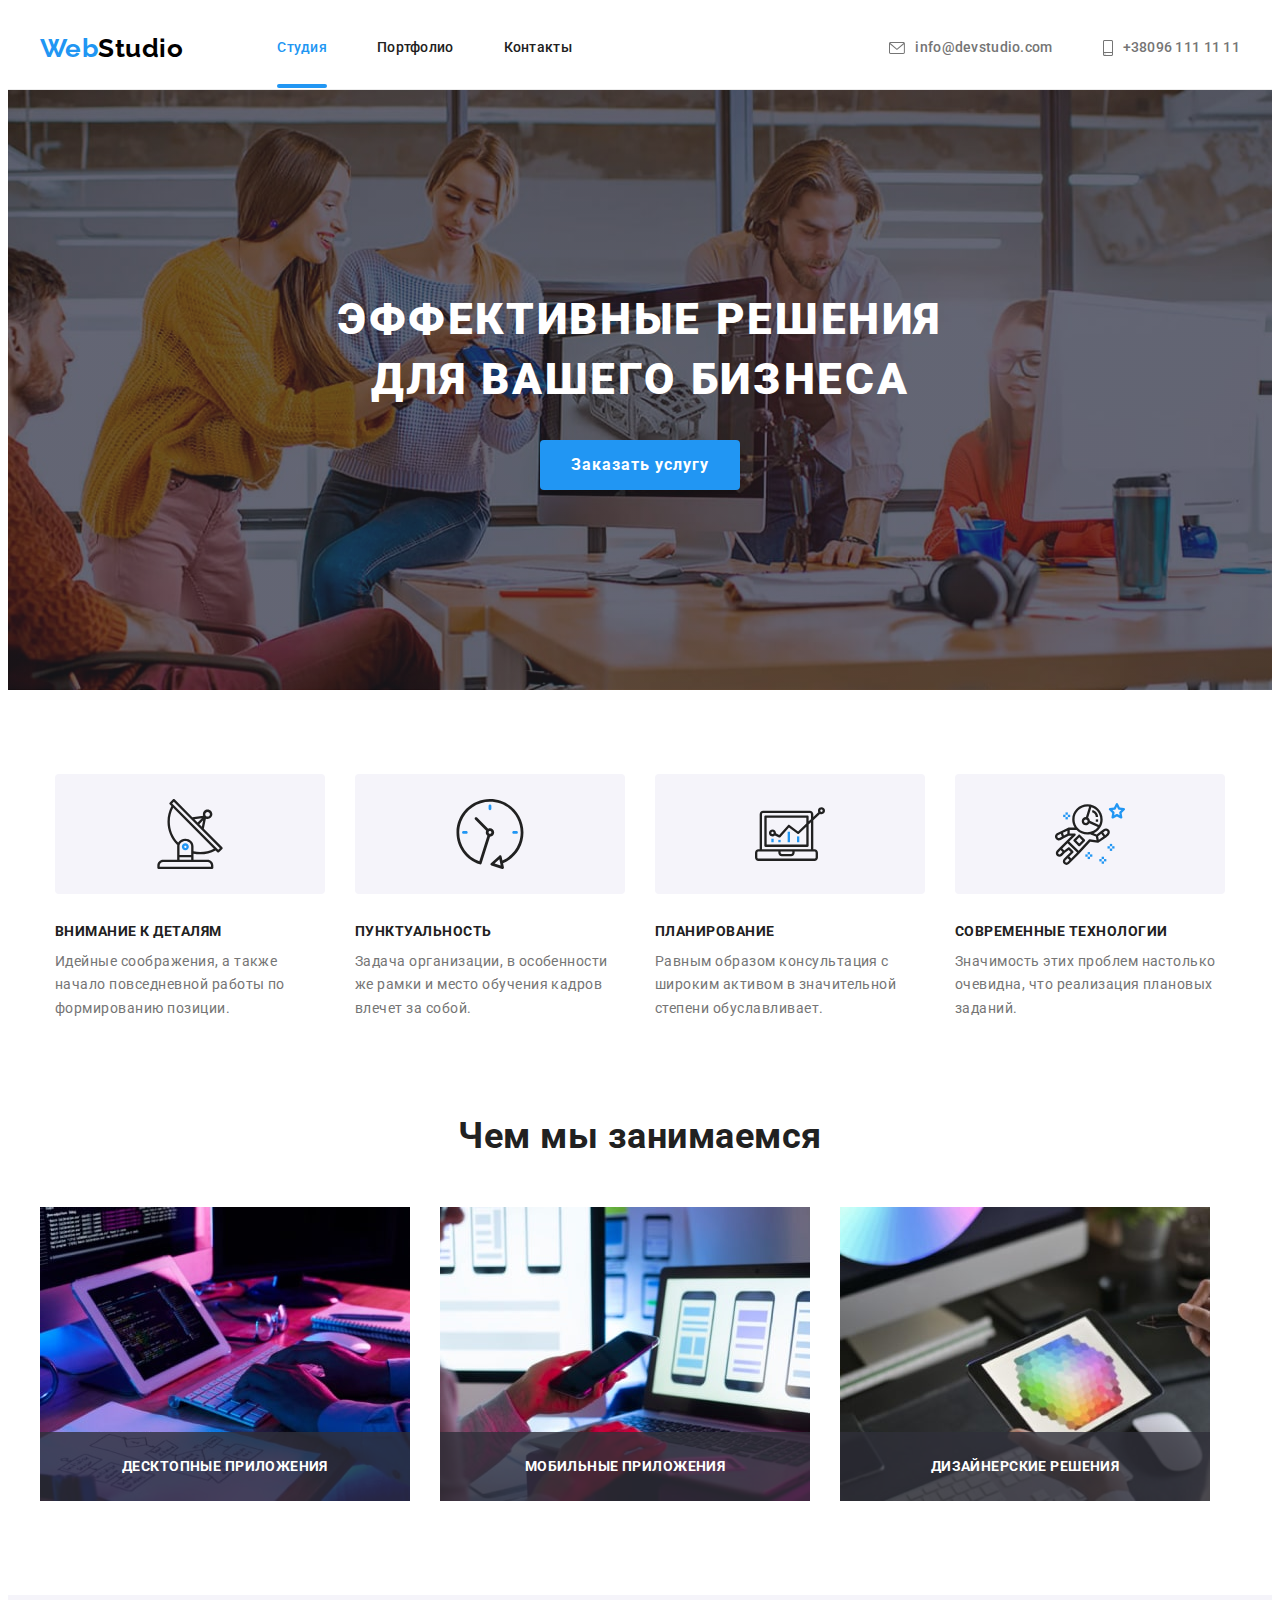
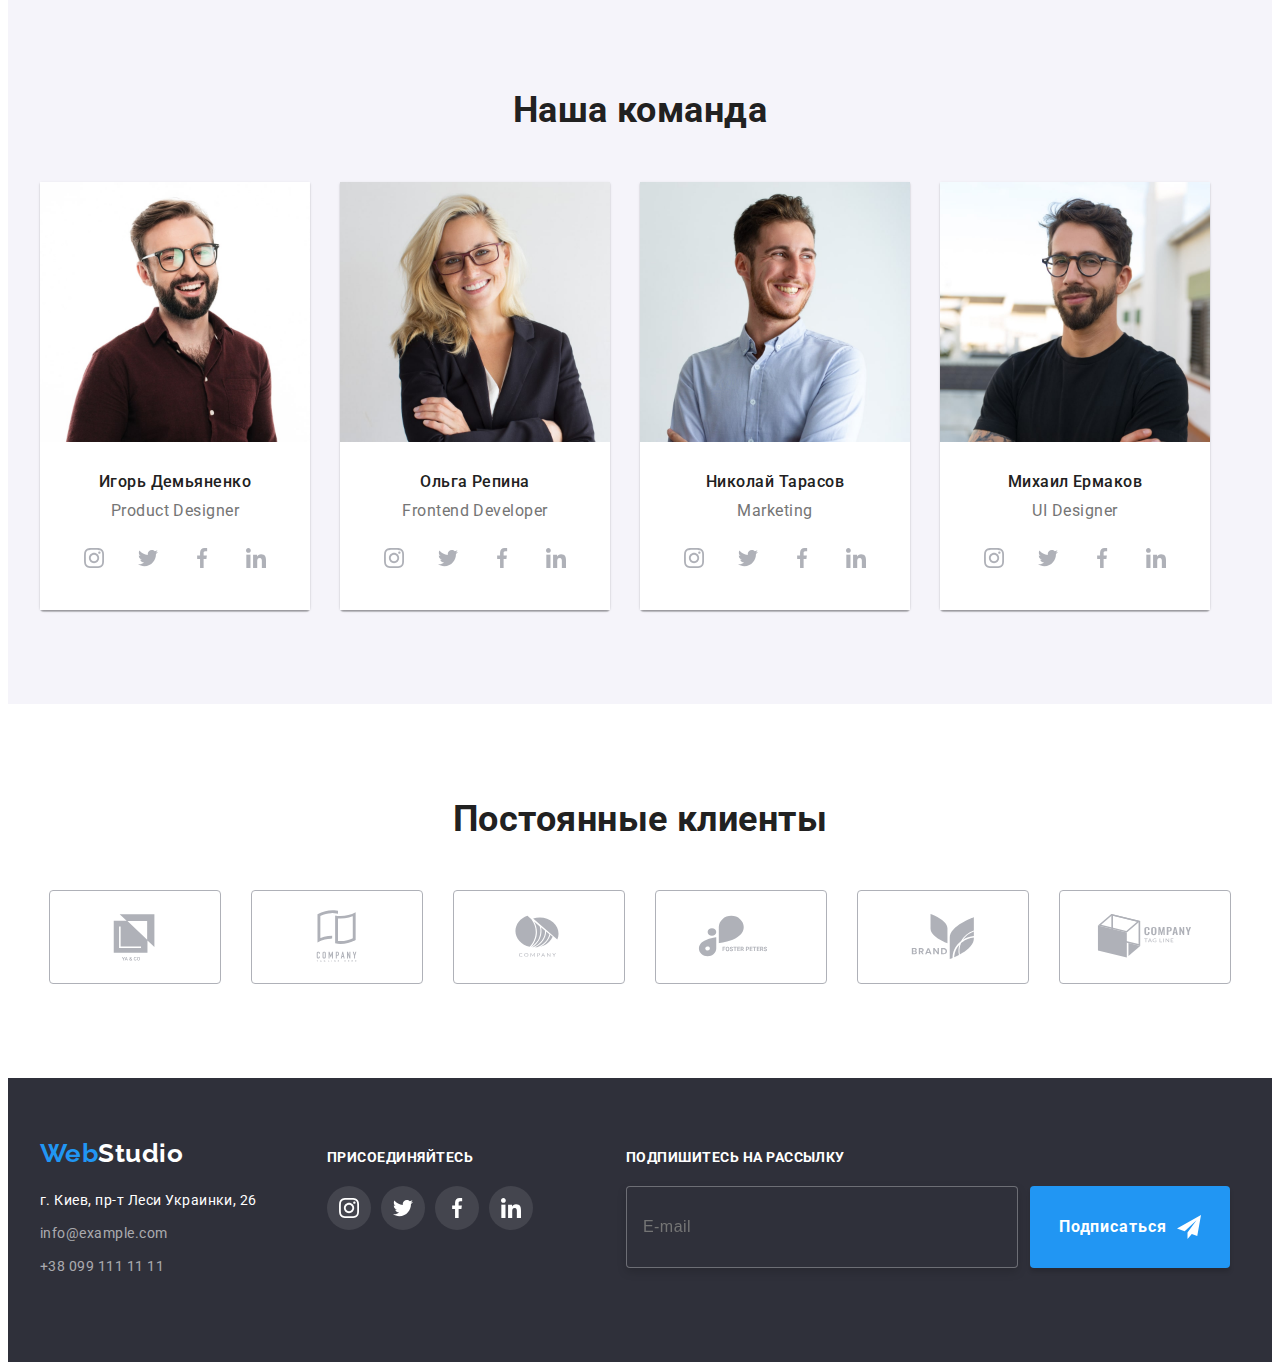
==== commit 9a6455b2: "Встановлює активність чекбоксу через клік по іконці в модалці" ====
--- a/index.html
+++ b/index.html
@@ -329,8 +329,7 @@
                         <li class="footer-item">
                             <a class="footer-item-mail link" href="mailto:info@example.com">info@example.com</a>
                         </li>
-                        <li class="footer-item"><a class="footer-item-tel link" href="tel:+380991111111">+38 099 111 11
-                                11</a></li>
+                        <li class="footer-item"><a class="footer-item-tel link" href="tel:+380991111111">+38 099 111 11 11</a></li>
                     </ul>
                 </address>
             </div>
@@ -386,33 +385,44 @@
                 </svg>
             </button>
             <p class="modal-tittle">Оставьте свои данные, мы вам перезвоним</p>
+        <div class="modal-field">
             <label for="username" class="modal-label">Имя</label>
             <div class="modal-input-content">
-            <input type="text" name="username" id="username" class="modal-input" minlength="2" required autofocus>
+            <input type="text" name="username" id="username" class="modal-input" minlength="2" required autofocus placeholder=" ">
             <svg class="modal-icon" width="18" height="18">
                 <use href="./css/icons/symbol-defs.svg#icon-person-black"></use>
             </svg>
             </div>
+        </div>
+        <div class="modal-field">
             <label for="tel" class="modal-label">Телефон</label>
             <div class="modal-input-content">
-            <input type="tel" name="telephone" id="tel" class="modal-input" required>
+            <input type="tel" name="telephone" id="tel" class="modal-input" minlength="17" title="+38(096)-111-11-11" required placeholder=" ">
             <svg class="modal-icon" width="18" height="18">
                  <use href="./css/icons/symbol-defs.svg#icon-phone-black"></use>
             </svg>
             </div>
-            <label for="email" class="modal-label">Почта</label>
+        </div>
+        <div class="modal-field">
+            <label for="mail" class="modal-label">Почта</label>
             <div class="modal-input-content">
-            <input type="email" name="email" id="email" class="modal-input" required>
+            <input type="email" name="email" id="mail" class="modal-input" required placeholder=" ">
             <svg class="modal-icon" width="18" height="18">
                  <use href="./css/icons/symbol-defs.svg#icon-email-black"></use>
             </svg>
             </div>
+        </div>
             <label for="text-area" class="modal-text-area-label">Комментарий</label>
             <textarea name="text-area" id="text-area" class="modal-text-area" placeholder="Введите текст"></textarea>
-            <div class="check-content">
-            <input type="checkbox" class="input-check" id="input-check" name="policy" value="policy">
-            <label for="input-check" class="check-text">Соглашаюсь с рассылкой и принимаю <a href="">Условия договора</a></label>
-            </div>
+        <div class="check-content">
+        <input type="checkbox" class="input-check hidden" id="input-check" name="policy" value="policy">
+        <label for="input-check" class="check-text">
+            <svg class="modal-check-icon" width="11" height="8">
+                <use href="./css/icons/symbol-defs.svg#icon-check"></use>
+            </svg>
+            Соглашаюсь с рассылкой и принимаю&nbsp;<a href="">Условия договора</a>
+        </label>
+        </div>
             <button type="submit" class="modal-button"><span class="modal-button-name">Отправить</span>
             </button>
         </div>
--- a/css/styles.css
+++ b/css/styles.css
@@ -216,6 +216,7 @@
         url(../images/hero.jpg);
     background-size: 1600px;
     background-repeat: no-repeat;
+    background-position: center;
 }
 
 .hero-title {
@@ -258,7 +259,10 @@
 }
 
 .hero-btn,
-.examples-btn-item {
+.examples-btn-item,
+.modal-button,
+.modal-close-btn,
+.footer-mailing-button {
     cursor: pointer;
 }
 
@@ -710,6 +714,7 @@
    
     display: flex;
     align-items: center;
+    justify-content: center;
     letter-spacing: 0.03em;
 
     border: 1px solid rgba(255, 255, 255, 0.3);
@@ -718,6 +723,12 @@
     outline: none;
     color: var(--footer-main-text-color);
     background-color: var(--footer-background-color);
+    transition: border-color 250ms cubic-bezier(0.4, 0, 0.2, 1);
+}
+
+.footer-mailing-actions>.form-input:hover,
+.footer-mailing-actions>.form-input:focus {
+    border-color: var(--accent-color);
 }
 
 .footer-mailing-button {
@@ -956,8 +967,9 @@
 
 .modal-close-btn {
     position: absolute;
-    display: block;
-    margin: 0 auto;
+    display: flex;
+    justify-content: center;
+    align-items: center;
     top: 8px;
     right: 8px;
     width: 30px;
@@ -974,13 +986,16 @@
 }
 
 .modal-close-btn-icon {
-     fill: #000000; 
-     transition: fill 250ms cubic-bezier(0.4, 0, 0.2, 1);
+    width: 11px;
+    height: 11px;
+    fill: #000000; 
+    transition: fill 250ms cubic-bezier(0.4, 0, 0.2, 1);
     -webkit-transition: fill 250ms cubic-bezier(0.4, 0, 0.2, 1);
     -moz-transition: fill 250ms cubic-bezier(0.4, 0, 0.2, 1);
     -ms-transition: fill 250ms cubic-bezier(0.4, 0, 0.2, 1);
     -o-transition: fill 250ms cubic-bezier(0.4, 0, 0.2, 1);
 }
+
 .modal-close-btn:hover .modal-close-btn-icon,
 .modal-close-btn:focus .modal-close-btn-icon{
     fill: var(--accent-color);
@@ -1006,7 +1021,6 @@
 }
 
 .modal-input {
-    display: block;
     width: 100%;
     height: 40px;
     padding-left: 42px;
@@ -1014,11 +1028,11 @@
     border-radius: 4px;
     outline: none;
     color: var(--modal-main-text-color);
-    transition: border-color 250ms cubic-bezier(0.4, 0, 0.2, 1);
-    -webkit-transition: border-color 250ms cubic-bezier(0.4, 0, 0.2, 1);
-    -moz-transition: border-color 250ms cubic-bezier(0.4, 0, 0.2, 1);
-    -ms-transition: border-color 250ms cubic-bezier(0.4, 0, 0.2, 1);
-    -o-transition: border-color 250ms cubic-bezier(0.4, 0, 0.2, 1);
+    transition: border-color 250ms cubic-bezier(0.4, 0, 0.2, 1), background-color 250ms cubic-bezier(0.4, 0, 0.2, 1);
+    -webkit-transition: border-color 250ms cubic-bezier(0.4, 0, 0.2, 1), background-color 250ms cubic-bezier(0.4, 0, 0.2, 1);
+    -moz-transition: border-color 250ms cubic-bezier(0.4, 0, 0.2, 1), background-color 250ms cubic-bezier(0.4, 0, 0.2, 1);
+    -ms-transition: border-color 250ms cubic-bezier(0.4, 0, 0.2, 1), background-color 250ms cubic-bezier(0.4, 0, 0.2, 1);
+    -o-transition: border-color 250ms cubic-bezier(0.4, 0, 0.2, 1), background-color 250ms cubic-bezier(0.4, 0, 0.2, 1);
 }
 
 .modal-input:hover,
@@ -1031,18 +1045,35 @@
     fill: var(--accent-color);
 }
 
+.modal-input-content>.modal-input:valid:not(:placeholder-shown) {
+    background-color: rgba(0, 100, 0, 0.2);
+}
+
+.modal-input-content>.modal-input:invalid:not(:placeholder-shown) {
+    background-color: rgba(100, 0, 0, 0.2);
+}
+
 .modal-input-content {
     position: relative;
-    margin-bottom: 10px;
+}
+
+.modal-field {
+    margin-bottom: 10px; 
 }
 
 .modal-icon {
     position: absolute;
+    width: 18px;
+    height: 18px;
     left: 12px;
     top: 50%;
     transform: translateY(-50%);
     fill: var(--modal-main-text-color);
     transition: fill 250ms cubic-bezier(0.4, 0, 0.2, 1);
+    -webkit-transform: translateY(-50%);
+    -moz-transform: translateY(-50%);
+    -ms-transform: translateY(-50%);
+    -o-transform: translateY(-50%);
 }
 
 .modal-input::placeholder {
@@ -1055,6 +1086,7 @@
 .modal-text-area {
     width: 100%;
     height: 120px;
+    margin-bottom: 20px;
     padding: 12px 16px;
     resize: none;
     border: 1px solid rgba(33, 33, 33, 0.2);
@@ -1081,6 +1113,9 @@
 }
 
 .check-text {
+    display: flex;
+    align-items: center;
+    justify-content: center;
     font-size: 14px;
     line-height: 1.71;
     color: var(--modal-secondary-text-color);
@@ -1088,6 +1123,34 @@
 
 .check-text > a {
     color: var(--accent-color);
+}
+
+.input-check:checked + .check-text>.modal-check-icon {
+    background-color: var(--accent-color);
+    border-color: transparent;
+    fill: #FFFFFF;
+}
+
+.input-check:focus +.check-text>.modal-check-icon {
+    border-color: var(--accent-color);
+}
+
+.modal-check-icon {
+    width: 16px;
+    height: 15px;
+    margin-right: 7px;
+    border: 2px solid #000000;
+    fill: #FFFFFF;
+    border-radius: 3px;
+    transition: border-color 250ms cubic-bezier(0.4,0,0.2,1), background-color 250ms cubic-bezier(0.4, 0, 0.2, 1), fill 250ms cubic-bezier(0.4, 0, 0.2, 1);
+    -webkit-transition: border-color 250ms cubic-bezier(0.4,0,0.2,1), background-color 250ms cubic-bezier(0.4, 0, 0.2, 1), fill 250ms cubic-bezier(0.4, 0, 0.2, 1);
+    border-color250mscubic-bezier(0.4,0,0.2,1),transition: border-color 250ms cubic-bezier(0.4, 0, 0.2, 1);
+    -moz-transition: border-color 250ms cubic-bezier(0.4,0,0.2,1), background-color 250ms cubic-bezier(0.4, 0, 0.2, 1), fill 250ms cubic-bezier(0.4, 0, 0.2, 1);
+    border-color250mscubic-bezier(0.4,0,0.2,1),transition: border-color 250ms cubic-bezier(0.4, 0, 0.2, 1);
+    -ms-transition: border-color 250ms cubic-bezier(0.4,0,0.2,1), background-color 250ms cubic-bezier(0.4, 0, 0.2, 1), fill 250ms cubic-bezier(0.4, 0, 0.2, 1);
+    border-color250mscubic-bezier(0.4,0,0.2,1),transition: border-color 250ms cubic-bezier(0.4, 0, 0.2, 1);
+    -o-transition: border-color 250ms cubic-bezier(0.4,0,0.2,1), background-color 250ms cubic-bezier(0.4, 0, 0.2, 1), fill 250ms cubic-bezier(0.4, 0, 0.2, 1);
+    border-color250mscubic-bezier(0.4,0,0.2,1),transition: border-color 250ms cubic-bezier(0.4, 0, 0.2, 1);
 }
 
 .modal-button {
@@ -1095,6 +1158,7 @@
     margin: 0 auto;
     width: 200px;
     height: 50px;
+    padding: 0;
     font-family: inherit;
     font-weight: 700;
     font-size: 16px;
